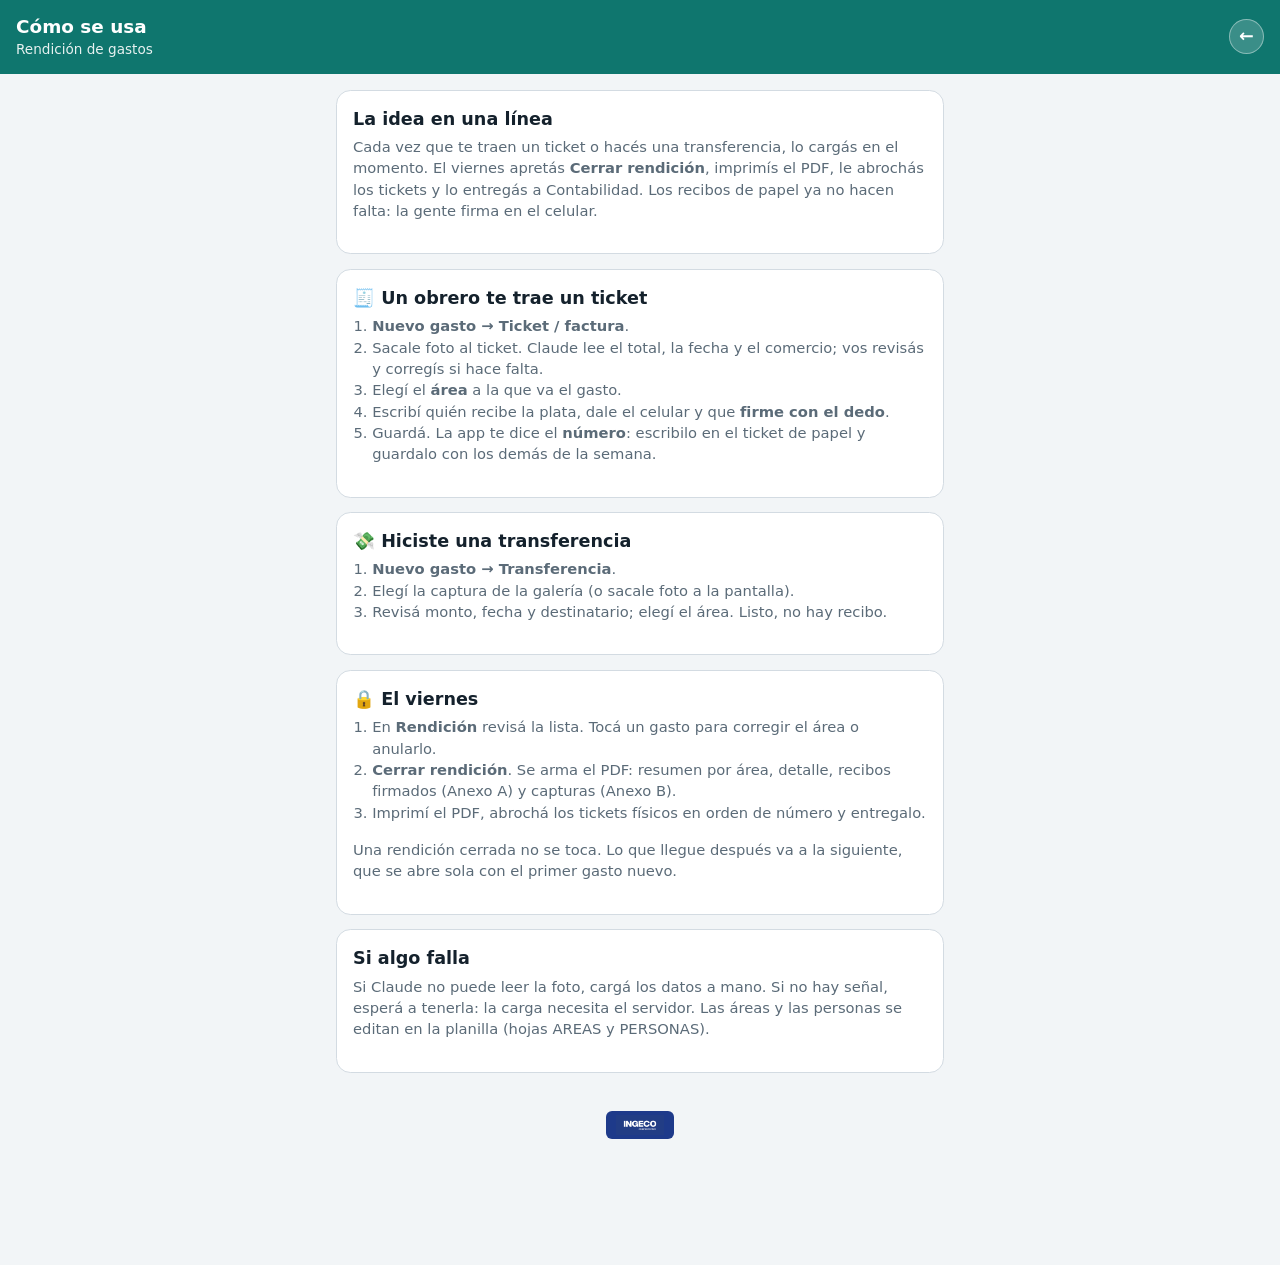
==== docs/ayuda.html @ b9519e5a "Rendición de gastos: backend Apps Script + PWA Co-Authored-By: Claude Fable 5.1 <noreply@anthropic.c" ====
<!DOCTYPE html>
<html lang="es-AR">
<head>
  <meta charset="utf-8">
  <meta name="viewport" content="width=device-width, initial-scale=1">
  <title>Cómo se usa — Rendiciones</title>
  <link rel="stylesheet" href="estilo.css?v=1">
</head>
<body>
  <header><div><div class="titulo">Cómo se usa</div><div class="sub">Rendición de gastos</div></div><a class="boton-ayuda" href="index.html" title="Volver">←</a></header>
  <main>
    <div class="tarjeta">
      <h2>La idea en una línea</h2>
      <p class="ayuda">Cada vez que te traen un ticket o hacés una transferencia, lo cargás en el momento. El viernes apretás <b>Cerrar rendición</b>, imprimís el PDF, le abrochás los tickets y lo entregás a Contabilidad. Los recibos de papel ya no hacen falta: la gente firma en el celular.</p>
    </div>
    <div class="tarjeta">
      <h2>🧾 Un obrero te trae un ticket</h2>
      <ol class="ayuda" style="padding-left:1.2rem">
        <li><b>Nuevo gasto → Ticket / factura</b>.</li>
        <li>Sacale foto al ticket. Claude lee el total, la fecha y el comercio; vos revisás y corregís si hace falta.</li>
        <li>Elegí el <b>área</b> a la que va el gasto.</li>
        <li>Escribí quién recibe la plata, dale el celular y que <b>firme con el dedo</b>.</li>
        <li>Guardá. La app te dice el <b>número</b>: escribilo en el ticket de papel y guardalo con los demás de la semana.</li>
      </ol>
    </div>
    <div class="tarjeta">
      <h2>💸 Hiciste una transferencia</h2>
      <ol class="ayuda" style="padding-left:1.2rem">
        <li><b>Nuevo gasto → Transferencia</b>.</li>
        <li>Elegí la captura de la galería (o sacale foto a la pantalla).</li>
        <li>Revisá monto, fecha y destinatario; elegí el área. Listo, no hay recibo.</li>
      </ol>
    </div>
    <div class="tarjeta">
      <h2>🔒 El viernes</h2>
      <ol class="ayuda" style="padding-left:1.2rem">
        <li>En <b>Rendición</b> revisá la lista. Tocá un gasto para corregir el área o anularlo.</li>
        <li><b>Cerrar rendición</b>. Se arma el PDF: resumen por área, detalle, recibos firmados (Anexo A) y capturas (Anexo B).</li>
        <li>Imprimí el PDF, abrochá los tickets físicos en orden de número y entregalo.</li>
      </ol>
      <p class="ayuda">Una rendición cerrada no se toca. Lo que llegue después va a la siguiente, que se abre sola con el primer gasto nuevo.</p>
    </div>
    <div class="tarjeta">
      <h2>Si algo falla</h2>
      <p class="ayuda">Si Claude no puede leer la foto, cargá los datos a mano. Si no hay señal, esperá a tenerla: la carga necesita el servidor. Las áreas y las personas se editan en la planilla (hojas AREAS y PERSONAS).</p>
    </div>
  </main>
  <footer><img src="logos/ingeco.png" alt="INGECO" onerror="this.style.display='none'"></footer>
</body>
</html>
---- docs/estilo.css ----
/*
 * Paleta pensada para daltonismo rojo-verde: nada de verde puro.
 * OK en teal, atención en ámbar, grave en bordó. Cada estado lleva además su ícono.
 * Tema claro fijo.
 */
:root {
  --fondo: #f2f5f7;
  --tarjeta: #ffffff;
  --texto: #14212c;
  --tenue: #5b6b78;
  --borde: #d3dbe2;
  --acento: #0f766e;
  --acento-suave: #d7efec;
  --alerta: #b45309;
  --alerta-suave: #fdf0dc;
  --grave: #9f1239;
  --grave-suave: #fde7ee;
  --azul: #1e3a8a;
}

* { box-sizing: border-box; -webkit-tap-highlight-color: transparent; }
html { color-scheme: light; }

body {
  margin: 0;
  background: var(--fondo);
  color: var(--texto);
  font: 16px/1.45 system-ui, -apple-system, "Segoe UI", sans-serif;
  padding-bottom: 6.5rem;
}

header {
  position: sticky; top: 0; z-index: 10;
  background: var(--acento); color: #fff;
  padding: 0.85rem 1rem;
  display: flex; align-items: center; justify-content: space-between; gap: 0.75rem;
}
header .titulo { font-weight: 700; font-size: 1.15rem; }
header .sub { font-size: 0.85rem; opacity: 0.9; }
.boton-ayuda {
  width: 2.2rem; height: 2.2rem; border-radius: 50%;
  display: grid; place-items: center;
  background: rgba(255,255,255,0.18); border: 1px solid rgba(255,255,255,0.4);
  color: #fff; text-decoration: none; font-weight: 700; font-size: 1.1rem;
}

main { padding: 1rem; max-width: 640px; margin: 0 auto; }
h2 { font-size: 1.1rem; margin: 0 0 0.25rem; }
h3 { font-size: 1rem; margin: 0 0 0.5rem; }
.ayuda { color: var(--tenue); font-size: 0.92rem; margin: 0 0 1rem; }
.aviso { background: var(--alerta-suave); border: 1px solid var(--alerta); color: var(--alerta); border-radius: 0.7rem; padding: 0.7rem 0.9rem; margin-bottom: 0.9rem; font-size: 0.95rem; }
.aviso.grave { background: var(--grave-suave); border-color: var(--grave); color: var(--grave); }
.aviso.ok { background: var(--acento-suave); border-color: var(--acento); color: var(--acento); }

.tarjeta {
  background: var(--tarjeta); border: 1px solid var(--borde);
  border-radius: 0.9rem; padding: 1rem; margin-bottom: 0.9rem;
}

button { font: inherit; cursor: pointer; }
button.principal {
  width: 100%; padding: 1.05rem; font-size: 1.05rem; font-weight: 700;
  border: 0; border-radius: 0.75rem; background: var(--acento); color: #fff;
}
button.principal[disabled] { background: #b6c2cb; }
button.secundaria {
  width: 100%; padding: 0.8rem; font-size: 0.95rem;
  border: 1px solid var(--borde); border-radius: 0.7rem; background: var(--tarjeta); color: var(--texto);
}
button.peligro { border-color: var(--grave); color: var(--grave); }
.fila-botones { display: grid; grid-template-columns: 1fr 1fr; gap: 0.6rem; margin-top: 0.6rem; }

.grande { display: grid; gap: 0.75rem; }
.grande button {
  padding: 1.4rem 1rem; font-size: 1.2rem; font-weight: 700; text-align: left;
  border: 2px solid var(--acento); border-radius: 1rem; background: var(--tarjeta); color: var(--acento);
  display: flex; align-items: center; gap: 0.9rem;
}
.grande button .ico { font-size: 1.8rem; }
.grande button small { display: block; font-weight: 400; font-size: 0.85rem; color: var(--tenue); }

/* ---- resumen ---- */
.kpi { display: grid; grid-template-columns: 1fr 1fr; gap: 0.6rem; margin-bottom: 0.9rem; }
.kpi div { background: var(--tarjeta); border: 1px solid var(--borde); border-radius: 0.8rem; padding: 0.7rem 0.9rem; }
.kpi .v { font-size: 1.5rem; font-weight: 800; color: var(--acento); }
.kpi .l { font-size: 0.8rem; color: var(--tenue); }
.areas { display: flex; flex-wrap: wrap; gap: 0.4rem; margin-bottom: 0.9rem; }
.chip { background: var(--acento-suave); color: var(--acento); border-radius: 1rem; padding: 0.25rem 0.7rem; font-size: 0.85rem; font-weight: 600; }

/* ---- lista de gastos ---- */
.gasto { display: flex; gap: 0.7rem; align-items: center; border-bottom: 1px solid var(--borde); padding: 0.7rem 0; }
.gasto:last-child { border-bottom: 0; }
.gasto .n { width: 2.2rem; height: 2.2rem; border-radius: 0.6rem; display: grid; place-items: center; font-weight: 800; flex: none; }
.gasto.ticket .n { background: var(--acento-suave); color: var(--acento); }
.gasto.transferencia .n { background: #e5e9f7; color: var(--azul); }
.gasto .cuerpo { flex: 1; min-width: 0; }
.gasto .t { font-weight: 600; white-space: nowrap; overflow: hidden; text-overflow: ellipsis; }
.gasto .d { font-size: 0.85rem; color: var(--tenue); }
.gasto .m { font-weight: 800; white-space: nowrap; }

/* ---- pasos ---- */
.pasos { display: flex; gap: 0.3rem; margin-bottom: 0.9rem; }
.pasos span { flex: 1; height: 0.4rem; border-radius: 0.2rem; background: var(--borde); }
.pasos span.hecho { background: var(--acento); }

input, textarea, select {
  width: 100%; padding: 0.85rem; font-size: 1.05rem;
  border: 1px solid var(--borde); border-radius: 0.6rem; background: var(--tarjeta); color: var(--texto);
  margin-bottom: 0.7rem;
}
label { display: block; font-size: 0.85rem; color: var(--tenue); margin-bottom: 0.25rem; font-weight: 600; }
input.monto { font-size: 1.6rem; font-weight: 800; text-align: right; }
.dudoso { border-color: var(--alerta); background: var(--alerta-suave); }

/* foto */
.foto-caja { border: 2px dashed var(--borde); border-radius: 0.9rem; padding: 1.2rem; text-align: center; color: var(--tenue); }
img.previa { width: 100%; max-height: 50vh; object-fit: contain; border-radius: 0.9rem; display: block; background: #000; }
input[type=file] { display: none; }

/* firma */
canvas.firma { width: 100%; height: 11rem; border: 2px solid var(--borde); border-radius: 0.8rem; background: #fff; touch-action: none; display: block; margin-bottom: 0.6rem; }
.recibo-previa { border: 1px solid var(--texto); border-radius: 0.5rem; padding: 0.9rem; margin-bottom: 0.9rem; font-size: 0.95rem; background: #fffdf5; }
.recibo-previa .monto { font-size: 1.3rem; font-weight: 800; }

/* opciones de área: botones grandes, no desplegable */
.opciones { display: grid; grid-template-columns: 1fr 1fr; gap: 0.6rem; margin-bottom: 0.7rem; }
.opciones button {
  padding: 0.9rem 0.5rem; font-size: 1rem; font-weight: 700;
  border: 2px solid var(--borde); border-radius: 0.7rem; background: var(--tarjeta); color: var(--tenue);
}
.opciones button.elegido { border-color: var(--acento); background: var(--acento-suave); color: var(--acento); }

.cargando { display: flex; align-items: center; gap: 0.6rem; color: var(--tenue); padding: 0.6rem 0; }
.cargando::before { content: ""; width: 1.1rem; height: 1.1rem; border: 3px solid var(--borde); border-top-color: var(--acento); border-radius: 50%; animation: gira 0.8s linear infinite; }
@keyframes gira { to { transform: rotate(360deg); } }

/* barra inferior */
.barra {
  position: fixed; bottom: 0; left: 0; right: 0; z-index: 10;
  display: grid; grid-template-columns: 1fr 1fr 1fr;
  background: var(--tarjeta); border-top: 1px solid var(--borde);
  padding-bottom: env(safe-area-inset-bottom);
}
.barra button { background: none; border: 0; padding: 0.55rem 0.2rem 0.5rem; font-size: 0.75rem; color: var(--tenue); font-weight: 600; }
.barra button .ico { display: block; font-size: 1.4rem; margin-bottom: 0.1rem; }
.barra button.activo { color: var(--acento); }

.toast {
  position: fixed; left: 50%; bottom: 5.2rem; transform: translateX(-50%);
  background: var(--texto); color: #fff; padding: 0.7rem 1.1rem; border-radius: 0.7rem;
  font-size: 0.95rem; z-index: 20; max-width: 90vw; text-align: center;
}
.toast.error { background: var(--grave); }

footer { text-align: center; padding: 0.5rem 0 1rem; }
footer img { height: 28px; background: var(--azul); padding: 4px 10px; border-radius: 6px; }

.historial-item { display: flex; justify-content: space-between; align-items: center; gap: 0.6rem; border-bottom: 1px solid var(--borde); padding: 0.75rem 0; }
.historial-item:last-child { border-bottom: 0; }
.historial-item a { color: var(--acento); font-weight: 700; text-decoration: none; white-space: nowrap; }
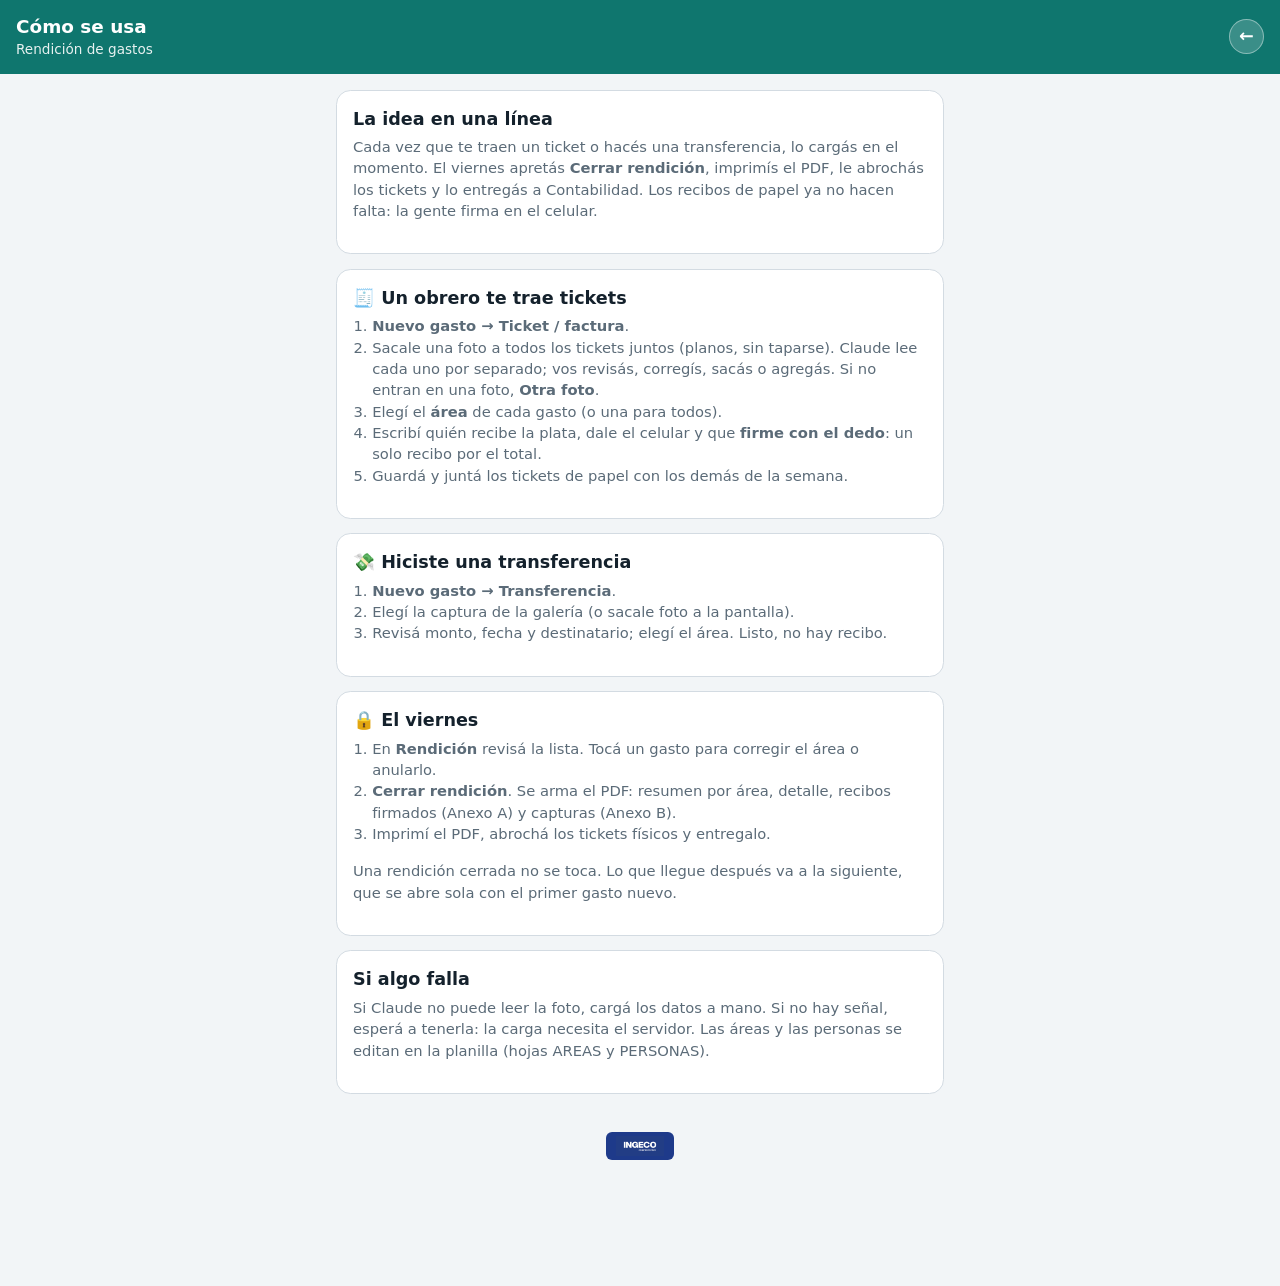
==== commit fa256f32: "Varios tickets por foto, un recibo por persona, sin numerar tickets Co-Authored-By: Claude Fable 5.1" ====
--- a/docs/ayuda.html
+++ b/docs/ayuda.html
@@ -4,7 +4,7 @@
   <meta charset="utf-8">
   <meta name="viewport" content="width=device-width, initial-scale=1">
   <title>Cómo se usa — Rendiciones</title>
-  <link rel="stylesheet" href="estilo.css?v=1">
+  <link rel="stylesheet" href="estilo.css?v=2">
 </head>
 <body>
   <header><div><div class="titulo">Cómo se usa</div><div class="sub">Rendición de gastos</div></div><a class="boton-ayuda" href="index.html" title="Volver">←</a></header>
@@ -14,13 +14,13 @@
       <p class="ayuda">Cada vez que te traen un ticket o hacés una transferencia, lo cargás en el momento. El viernes apretás <b>Cerrar rendición</b>, imprimís el PDF, le abrochás los tickets y lo entregás a Contabilidad. Los recibos de papel ya no hacen falta: la gente firma en el celular.</p>
     </div>
     <div class="tarjeta">
-      <h2>🧾 Un obrero te trae un ticket</h2>
+      <h2>🧾 Un obrero te trae tickets</h2>
       <ol class="ayuda" style="padding-left:1.2rem">
         <li><b>Nuevo gasto → Ticket / factura</b>.</li>
-        <li>Sacale foto al ticket. Claude lee el total, la fecha y el comercio; vos revisás y corregís si hace falta.</li>
-        <li>Elegí el <b>área</b> a la que va el gasto.</li>
-        <li>Escribí quién recibe la plata, dale el celular y que <b>firme con el dedo</b>.</li>
-        <li>Guardá. La app te dice el <b>número</b>: escribilo en el ticket de papel y guardalo con los demás de la semana.</li>
+        <li>Sacale una foto a todos los tickets juntos (planos, sin taparse). Claude lee cada uno por separado; vos revisás, corregís, sacás o agregás. Si no entran en una foto, <b>Otra foto</b>.</li>
+        <li>Elegí el <b>área</b> de cada gasto (o una para todos).</li>
+        <li>Escribí quién recibe la plata, dale el celular y que <b>firme con el dedo</b>: un solo recibo por el total.</li>
+        <li>Guardá y juntá los tickets de papel con los demás de la semana.</li>
       </ol>
     </div>
     <div class="tarjeta">
@@ -36,7 +36,7 @@
       <ol class="ayuda" style="padding-left:1.2rem">
         <li>En <b>Rendición</b> revisá la lista. Tocá un gasto para corregir el área o anularlo.</li>
         <li><b>Cerrar rendición</b>. Se arma el PDF: resumen por área, detalle, recibos firmados (Anexo A) y capturas (Anexo B).</li>
-        <li>Imprimí el PDF, abrochá los tickets físicos en orden de número y entregalo.</li>
+        <li>Imprimí el PDF, abrochá los tickets físicos y entregalo.</li>
       </ol>
       <p class="ayuda">Una rendición cerrada no se toca. Lo que llegue después va a la siguiente, que se abre sola con el primer gasto nuevo.</p>
     </div>
--- a/docs/estilo.css
+++ b/docs/estilo.css
@@ -158,3 +158,9 @@
 .historial-item { display: flex; justify-content: space-between; align-items: center; gap: 0.6rem; border-bottom: 1px solid var(--borde); padding: 0.75rem 0; }
 .historial-item:last-child { border-bottom: 0; }
 .historial-item a { color: var(--acento); font-weight: 700; text-decoration: none; white-space: nowrap; }
+
+/* ---- líneas de gasto (varios tickets por carga) ---- */
+.linea-gasto { border: 1px solid var(--borde); border-radius: 0.8rem; padding: 0.8rem; margin-bottom: 0.8rem; background: #fafcfd; }
+.linea-cab { display: flex; justify-content: space-between; align-items: center; margin-bottom: 0.5rem; }
+.linea-cab .quitar { background: none; border: 1px solid var(--grave); color: var(--grave); border-radius: 0.5rem; padding: 0.25rem 0.6rem; font-size: 0.85rem; }
+.gasto .n { font-size: 1.2rem; }
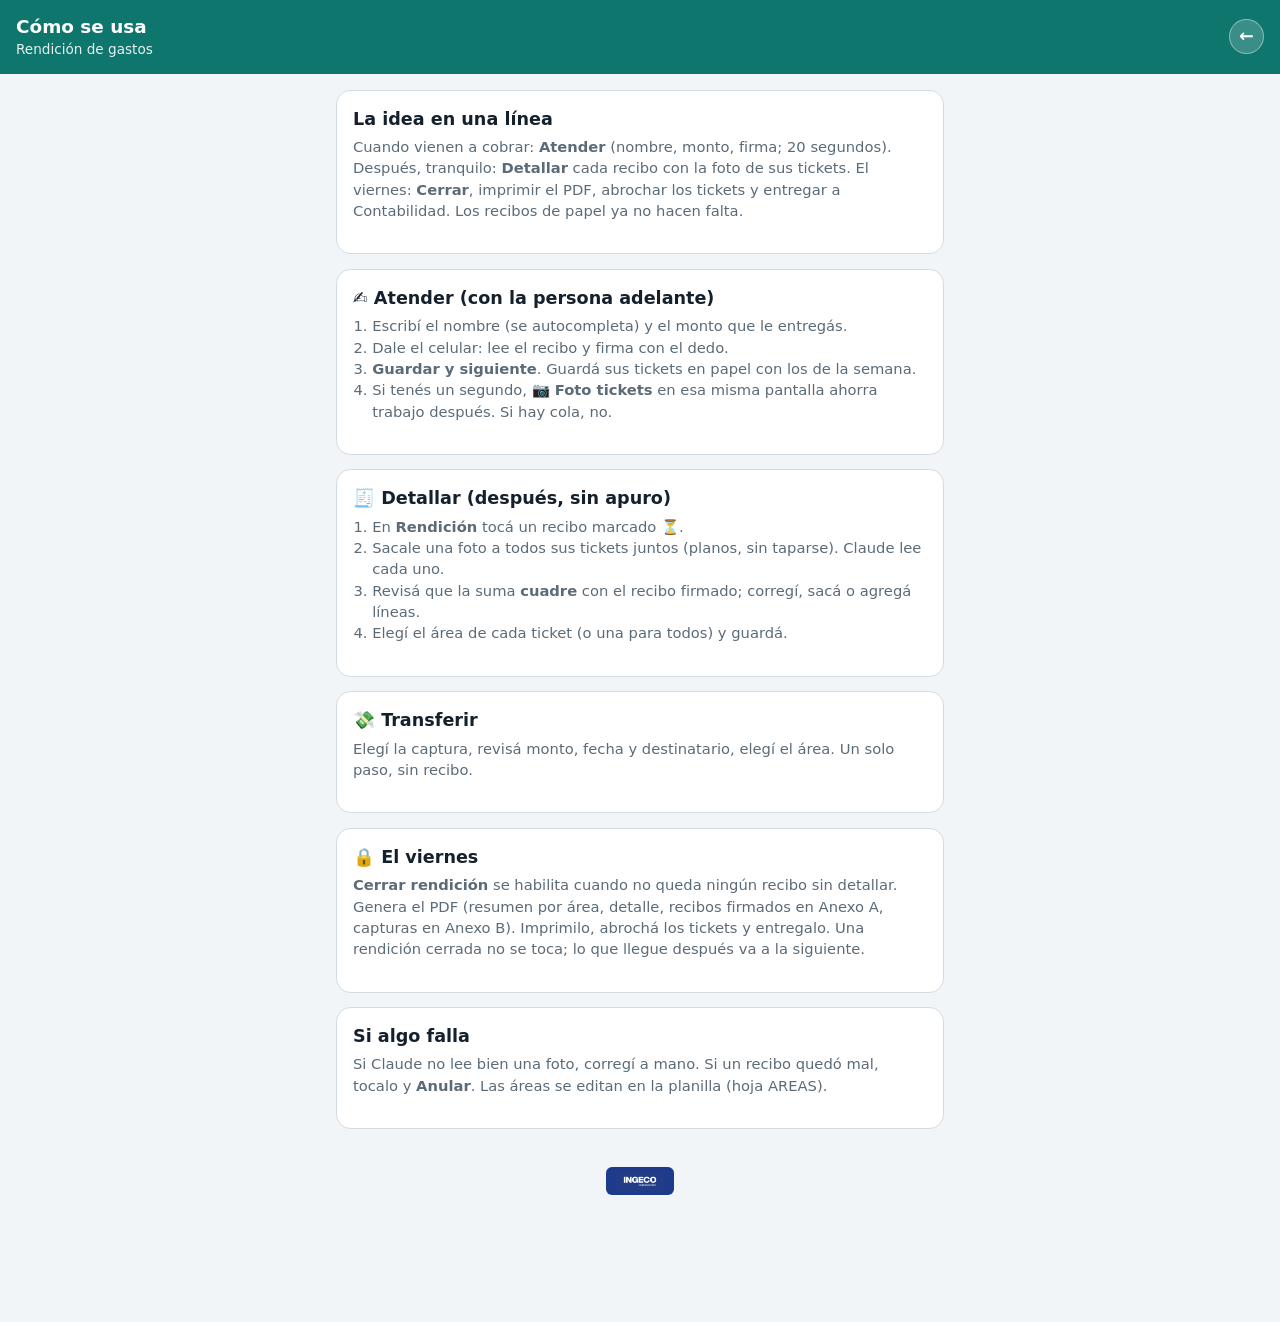
==== commit b1b85cab: "Flujo en dos tiempos: Atender (nombre, monto, firma) y Detallar después con foto de tickets Co-Autho" ====
--- a/docs/ayuda.html
+++ b/docs/ayuda.html
@@ -11,38 +11,37 @@
   <main>
     <div class="tarjeta">
       <h2>La idea en una línea</h2>
-      <p class="ayuda">Cada vez que te traen un ticket o hacés una transferencia, lo cargás en el momento. El viernes apretás <b>Cerrar rendición</b>, imprimís el PDF, le abrochás los tickets y lo entregás a Contabilidad. Los recibos de papel ya no hacen falta: la gente firma en el celular.</p>
+      <p class="ayuda">Cuando vienen a cobrar: <b>Atender</b> (nombre, monto, firma; 20 segundos). Después, tranquilo: <b>Detallar</b> cada recibo con la foto de sus tickets. El viernes: <b>Cerrar</b>, imprimir el PDF, abrochar los tickets y entregar a Contabilidad. Los recibos de papel ya no hacen falta.</p>
     </div>
     <div class="tarjeta">
-      <h2>🧾 Un obrero te trae tickets</h2>
+      <h2>✍️ Atender (con la persona adelante)</h2>
       <ol class="ayuda" style="padding-left:1.2rem">
-        <li><b>Nuevo gasto → Ticket / factura</b>.</li>
-        <li>Sacale una foto a todos los tickets juntos (planos, sin taparse). Claude lee cada uno por separado; vos revisás, corregís, sacás o agregás. Si no entran en una foto, <b>Otra foto</b>.</li>
-        <li>Elegí el <b>área</b> de cada gasto (o una para todos).</li>
-        <li>Escribí quién recibe la plata, dale el celular y que <b>firme con el dedo</b>: un solo recibo por el total.</li>
-        <li>Guardá y juntá los tickets de papel con los demás de la semana.</li>
+        <li>Escribí el nombre (se autocompleta) y el monto que le entregás.</li>
+        <li>Dale el celular: lee el recibo y firma con el dedo.</li>
+        <li><b>Guardar y siguiente</b>. Guardá sus tickets en papel con los de la semana.</li>
+        <li>Si tenés un segundo, <b>📷 Foto tickets</b> en esa misma pantalla ahorra trabajo después. Si hay cola, no.</li>
       </ol>
     </div>
     <div class="tarjeta">
-      <h2>💸 Hiciste una transferencia</h2>
+      <h2>🧾 Detallar (después, sin apuro)</h2>
       <ol class="ayuda" style="padding-left:1.2rem">
-        <li><b>Nuevo gasto → Transferencia</b>.</li>
-        <li>Elegí la captura de la galería (o sacale foto a la pantalla).</li>
-        <li>Revisá monto, fecha y destinatario; elegí el área. Listo, no hay recibo.</li>
+        <li>En <b>Rendición</b> tocá un recibo marcado ⏳.</li>
+        <li>Sacale una foto a todos sus tickets juntos (planos, sin taparse). Claude lee cada uno.</li>
+        <li>Revisá que la suma <b>cuadre</b> con el recibo firmado; corregí, sacá o agregá líneas.</li>
+        <li>Elegí el área de cada ticket (o una para todos) y guardá.</li>
       </ol>
     </div>
     <div class="tarjeta">
+      <h2>💸 Transferir</h2>
+      <p class="ayuda">Elegí la captura, revisá monto, fecha y destinatario, elegí el área. Un solo paso, sin recibo.</p>
+    </div>
+    <div class="tarjeta">
       <h2>🔒 El viernes</h2>
-      <ol class="ayuda" style="padding-left:1.2rem">
-        <li>En <b>Rendición</b> revisá la lista. Tocá un gasto para corregir el área o anularlo.</li>
-        <li><b>Cerrar rendición</b>. Se arma el PDF: resumen por área, detalle, recibos firmados (Anexo A) y capturas (Anexo B).</li>
-        <li>Imprimí el PDF, abrochá los tickets físicos y entregalo.</li>
-      </ol>
-      <p class="ayuda">Una rendición cerrada no se toca. Lo que llegue después va a la siguiente, que se abre sola con el primer gasto nuevo.</p>
+      <p class="ayuda"><b>Cerrar rendición</b> se habilita cuando no queda ningún recibo sin detallar. Genera el PDF (resumen por área, detalle, recibos firmados en Anexo A, capturas en Anexo B). Imprimilo, abrochá los tickets y entregalo. Una rendición cerrada no se toca; lo que llegue después va a la siguiente.</p>
     </div>
     <div class="tarjeta">
       <h2>Si algo falla</h2>
-      <p class="ayuda">Si Claude no puede leer la foto, cargá los datos a mano. Si no hay señal, esperá a tenerla: la carga necesita el servidor. Las áreas y las personas se editan en la planilla (hojas AREAS y PERSONAS).</p>
+      <p class="ayuda">Si Claude no lee bien una foto, corregí a mano. Si un recibo quedó mal, tocalo y <b>Anular</b>. Las áreas se editan en la planilla (hoja AREAS).</p>
     </div>
   </main>
   <footer><img src="logos/ingeco.png" alt="INGECO" onerror="this.style.display='none'"></footer>
--- a/docs/estilo.css
+++ b/docs/estilo.css
@@ -137,7 +137,7 @@
 /* barra inferior */
 .barra {
   position: fixed; bottom: 0; left: 0; right: 0; z-index: 10;
-  display: grid; grid-template-columns: 1fr 1fr 1fr;
+  display: grid; grid-template-columns: 1fr 1fr 1fr 1fr;
   background: var(--tarjeta); border-top: 1px solid var(--borde);
   padding-bottom: env(safe-area-inset-bottom);
 }
@@ -164,3 +164,14 @@
 .linea-cab { display: flex; justify-content: space-between; align-items: center; margin-bottom: 0.5rem; }
 .linea-cab .quitar { background: none; border: 1px solid var(--grave); color: var(--grave); border-radius: 0.5rem; padding: 0.25rem 0.6rem; font-size: 0.85rem; }
 .gasto .n { font-size: 1.2rem; }
+
+/* ---- flujo atender / detallar ---- */
+.barra button { position: relative; }
+.badge { position: absolute; top: .2rem; right: 18%; background: var(--alerta); color: #fff; border-radius: 1rem; padding: 0 .4rem; font-size: .7rem; line-height: 1.2rem; }
+.boton-foto { display: flex; align-items: center; justify-content: center; gap: .3rem; text-align: center; cursor: pointer; }
+.gasto.pendiente .n { background: var(--alerta-suave); color: var(--alerta); }
+.kpi .cuadra .v { color: var(--acento); }
+.kpi .no-cuadra { border-color: var(--alerta); background: var(--alerta-suave); }
+.kpi .no-cuadra .v, .kpi .no-cuadra .l { color: var(--alerta); }
+.dos-col { display: grid; grid-template-columns: 1fr 1fr; gap: .6rem; }
+.atender input.monto { font-size: 1.9rem; }
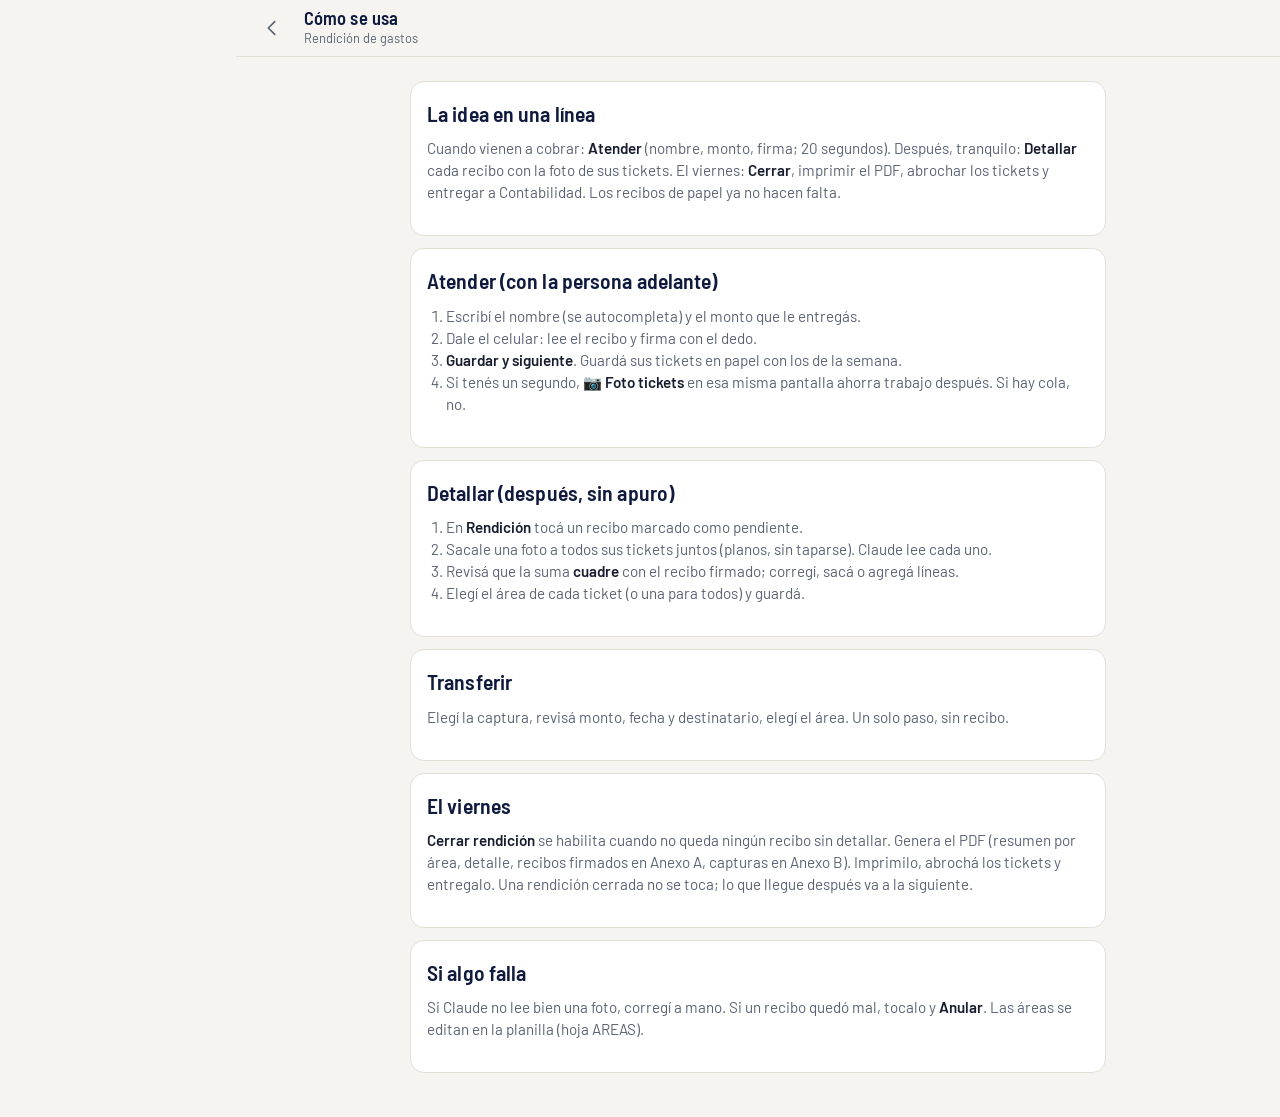
==== commit 1351a477: "UX con el lenguaje de diseño de la app INGECO (Barlow, hairlines, azul, íconos de trazo, hero) Co-Au" ====
--- a/docs/ayuda.html
+++ b/docs/ayuda.html
@@ -4,17 +4,20 @@
   <meta charset="utf-8">
   <meta name="viewport" content="width=device-width, initial-scale=1">
   <title>Cómo se usa — Rendiciones</title>
-  <link rel="stylesheet" href="estilo.css?v=2">
+  <link rel="stylesheet" href="estilo.css?v=4">
 </head>
-<body>
-  <header><div><div class="titulo">Cómo se usa</div><div class="sub">Rendición de gastos</div></div><a class="boton-ayuda" href="index.html" title="Volver">←</a></header>
+<body class="sin-nav">
+  <header class="barra">
+    <a class="icono" href="index.html" aria-label="Volver"><svg class="i" viewBox="0 0 24 24"><path d="M15 5l-7 7 7 7"/></svg></a>
+    <div class="barra-t"><h2>Cómo se usa</h2><div class="sub-barra">Rendición de gastos</div></div>
+  </header>
   <main>
     <div class="tarjeta">
       <h2>La idea en una línea</h2>
       <p class="ayuda">Cuando vienen a cobrar: <b>Atender</b> (nombre, monto, firma; 20 segundos). Después, tranquilo: <b>Detallar</b> cada recibo con la foto de sus tickets. El viernes: <b>Cerrar</b>, imprimir el PDF, abrochar los tickets y entregar a Contabilidad. Los recibos de papel ya no hacen falta.</p>
     </div>
     <div class="tarjeta">
-      <h2>✍️ Atender (con la persona adelante)</h2>
+      <h2>Atender (con la persona adelante)</h2>
       <ol class="ayuda" style="padding-left:1.2rem">
         <li>Escribí el nombre (se autocompleta) y el monto que le entregás.</li>
         <li>Dale el celular: lee el recibo y firma con el dedo.</li>
@@ -23,20 +26,20 @@
       </ol>
     </div>
     <div class="tarjeta">
-      <h2>🧾 Detallar (después, sin apuro)</h2>
+      <h2>Detallar (después, sin apuro)</h2>
       <ol class="ayuda" style="padding-left:1.2rem">
-        <li>En <b>Rendición</b> tocá un recibo marcado ⏳.</li>
+        <li>En <b>Rendición</b> tocá un recibo marcado como pendiente.</li>
         <li>Sacale una foto a todos sus tickets juntos (planos, sin taparse). Claude lee cada uno.</li>
         <li>Revisá que la suma <b>cuadre</b> con el recibo firmado; corregí, sacá o agregá líneas.</li>
         <li>Elegí el área de cada ticket (o una para todos) y guardá.</li>
       </ol>
     </div>
     <div class="tarjeta">
-      <h2>💸 Transferir</h2>
+      <h2>Transferir</h2>
       <p class="ayuda">Elegí la captura, revisá monto, fecha y destinatario, elegí el área. Un solo paso, sin recibo.</p>
     </div>
     <div class="tarjeta">
-      <h2>🔒 El viernes</h2>
+      <h2>El viernes</h2>
       <p class="ayuda"><b>Cerrar rendición</b> se habilita cuando no queda ningún recibo sin detallar. Genera el PDF (resumen por área, detalle, recibos firmados en Anexo A, capturas en Anexo B). Imprimilo, abrochá los tickets y entregalo. Una rendición cerrada no se toca; lo que llegue después va a la siguiente.</p>
     </div>
     <div class="tarjeta">
@@ -44,6 +47,6 @@
       <p class="ayuda">Si Claude no lee bien una foto, corregí a mano. Si un recibo quedó mal, tocalo y <b>Anular</b>. Las áreas se editan en la planilla (hoja AREAS).</p>
     </div>
   </main>
-  <footer><img src="logos/ingeco.png" alt="INGECO" onerror="this.style.display='none'"></footer>
+  
 </body>
 </html>
--- a/docs/estilo.css
+++ b/docs/estilo.css
@@ -1,177 +1,192 @@
-/*
- * Paleta pensada para daltonismo rojo-verde: nada de verde puro.
- * OK en teal, atención en ámbar, grave en bordó. Cada estado lleva además su ícono.
- * Tema claro fijo.
- */
+/* Rendición de gastos — mismo lenguaje que la app INGECO (shell v3, "papelería corporativa"):
+   superficies planas, hairlines, un solo acento azul, íconos de trazo, Barlow.
+   Paleta segura para daltonismo rojo-verde: azul / teal / ámbar / naranja oscuro. Solo modo claro. */
+
+@import url('https://fonts.googleapis.com/css2?family=Barlow:wght@400;500;600;700&family=Barlow+Semi+Condensed:wght@500;600;700&display=swap');
+
 :root {
-  --fondo: #f2f5f7;
-  --tarjeta: #ffffff;
-  --texto: #14212c;
-  --tenue: #5b6b78;
-  --borde: #d3dbe2;
-  --acento: #0f766e;
-  --acento-suave: #d7efec;
-  --alerta: #b45309;
-  --alerta-suave: #fdf0dc;
-  --grave: #9f1239;
-  --grave-suave: #fde7ee;
   --azul: #1e3a8a;
+  --azul-claro: #2b4fb3;
+  --azul-suave: #e6ecfb;
+  --tinta: #0f1a3d;
+  --teal: #0e8a7a;
+  --teal-suave: #dcf1ee;
+  --ambar: #d98f00;
+  --ambar-suave: #fff1cf;
+  --alerta: #b8410e;
+  --alerta-suave: #fbe6dc;
+  --fondo: #f5f4f0;
+  --fondo-2: #ebe9e3;
+  --superficie: #ffffff;
+  --texto: #171c2e;
+  --texto-2: #5b6274;
+  --texto-3: #8a90a0;
+  --linea: #e2dfd7;
+  --linea-fuerte: #c9c5bb;
+  --radio: 14px;
+  --radio-s: 10px;
+  --sombra-alta: 0 12px 32px rgba(23,28,46,.18);
+  --barra-h: 56px;
+  --nav-h: 62px;
+  --display: 'Barlow Semi Condensed', 'Barlow', system-ui, sans-serif;
+  --cuerpo: 'Barlow', system-ui, sans-serif;
 }
 
 * { box-sizing: border-box; -webkit-tap-highlight-color: transparent; }
 html { color-scheme: light; }
+html, body { margin: 0; min-height: 100%; }
+body { font: 16px/1.45 var(--cuerpo); color: var(--texto); background: var(--fondo); padding-top: env(safe-area-inset-top); -webkit-font-smoothing: antialiased; }
+[hidden] { display: none !important; }
+button { font: inherit; cursor: pointer; color: inherit; }
+button:focus:not(:focus-visible) { outline: none; }
+button, input, select, textarea { min-height: 46px; }
+input, select, textarea { font: inherit; width: 100%; padding: 10px 14px; border: 1px solid var(--linea-fuerte); border-radius: var(--radio-s); background: var(--superficie); color: var(--texto); margin-bottom: 12px; }
+input:focus, select:focus, textarea:focus { outline: 2px solid var(--azul-claro); outline-offset: 1px; border-color: var(--azul-claro); }
+input[type=file] { display: none; }
+input.monto { font-family: var(--display); font-size: 1.7rem; font-weight: 600; text-align: right; font-variant-numeric: tabular-nums; }
+input.dudoso { border-color: var(--ambar); background: var(--ambar-suave); }
+label { display: block; font-size: .78rem; color: var(--texto-2); margin-bottom: 5px; font-weight: 600; text-transform: uppercase; letter-spacing: .07em; }
+h1, h2, h3, h4 { margin: 0 0 .5rem; font-family: var(--display); letter-spacing: .005em; }
+h2 { font-size: 1.35rem; font-weight: 600; color: var(--tinta); }
+h3 { font-size: 1.15rem; font-weight: 600; }
+svg.i { width: 22px; height: 22px; fill: none; stroke: currentColor; stroke-width: 1.8; stroke-linecap: round; stroke-linejoin: round; flex: none; }
 
-body {
-  margin: 0;
-  background: var(--fondo);
-  color: var(--texto);
-  font: 16px/1.45 system-ui, -apple-system, "Segoe UI", sans-serif;
-  padding-bottom: 6.5rem;
-}
+main { padding: 12px 16px calc(var(--nav-h) + 24px + env(safe-area-inset-bottom)); max-width: 720px; margin: 0 auto; }
+body.sin-nav main { padding-bottom: 32px; }
+.ayuda { color: var(--texto-2); margin: 0 0 1rem; font-size: .95rem; }
+.ayuda b { color: var(--texto); font-weight: 600; }
 
-header {
-  position: sticky; top: 0; z-index: 10;
-  background: var(--acento); color: #fff;
-  padding: 0.85rem 1rem;
-  display: flex; align-items: center; justify-content: space-between; gap: 0.75rem;
-}
-header .titulo { font-weight: 700; font-size: 1.15rem; }
-header .sub { font-size: 0.85rem; opacity: 0.9; }
-.boton-ayuda {
-  width: 2.2rem; height: 2.2rem; border-radius: 50%;
-  display: grid; place-items: center;
-  background: rgba(255,255,255,0.18); border: 1px solid rgba(255,255,255,0.4);
-  color: #fff; text-decoration: none; font-weight: 700; font-size: 1.1rem;
-}
+/* ── Barra superior ── */
+.barra { position: sticky; top: 0; z-index: 10; min-height: var(--barra-h); background: color-mix(in srgb, var(--fondo) 88%, transparent); backdrop-filter: blur(12px); -webkit-backdrop-filter: blur(12px); display: flex; align-items: center; padding: 6px 8px 6px 14px; gap: 10px; border-bottom: 1px solid var(--linea); }
+.barra-logo { height: 18px; width: auto; flex: none; }
+.barra-t { flex: 1; min-width: 0; }
+.barra h2 { font-size: 1.15rem; margin: 0; line-height: 1.15; white-space: nowrap; overflow: hidden; text-overflow: ellipsis; }
+.sub-barra { font-size: .8rem; color: var(--texto-2); white-space: nowrap; overflow: hidden; text-overflow: ellipsis; font-variant-numeric: tabular-nums; }
+.icono { background: transparent; border: none; color: var(--texto-2); width: 44px; height: 44px; min-height: 44px; padding: 0; display: inline-flex; align-items: center; justify-content: center; border-radius: 50%; text-decoration: none; flex: none; }
+.icono:active { background: var(--fondo-2); }
 
-main { padding: 1rem; max-width: 640px; margin: 0 auto; }
-h2 { font-size: 1.1rem; margin: 0 0 0.25rem; }
-h3 { font-size: 1rem; margin: 0 0 0.5rem; }
-.ayuda { color: var(--tenue); font-size: 0.92rem; margin: 0 0 1rem; }
-.aviso { background: var(--alerta-suave); border: 1px solid var(--alerta); color: var(--alerta); border-radius: 0.7rem; padding: 0.7rem 0.9rem; margin-bottom: 0.9rem; font-size: 0.95rem; }
-.aviso.grave { background: var(--grave-suave); border-color: var(--grave); color: var(--grave); }
-.aviso.ok { background: var(--acento-suave); border-color: var(--acento); color: var(--acento); }
+/* ── Barra inferior ── */
+.nav { position: fixed; left: 0; right: 0; bottom: 0; z-index: 20; height: calc(var(--nav-h) + env(safe-area-inset-bottom)); padding-bottom: env(safe-area-inset-bottom); background: color-mix(in srgb, var(--superficie) 92%, transparent); backdrop-filter: blur(12px); -webkit-backdrop-filter: blur(12px); border-top: 1px solid var(--linea); display: flex; justify-content: center; }
+.nav button { flex: 1; max-width: 120px; background: none; border: none; display: flex; flex-direction: column; align-items: center; justify-content: center; gap: 3px; color: var(--texto-3); font-size: .7rem; font-weight: 600; letter-spacing: .02em; position: relative; min-height: var(--nav-h); }
+.nav button .i { width: 24px; height: 24px; }
+.nav button.activo { color: var(--azul); }
+.nav button.activo .i { stroke-width: 2.2; }
+.badge { position: absolute; top: 7px; right: calc(50% - 24px); background: var(--ambar); color: var(--tinta); font-size: .68rem; font-weight: 700; min-width: 18px; height: 18px; line-height: 18px; border-radius: 9px; padding: 0 5px; font-family: var(--display); text-align: center; }
 
-.tarjeta {
-  background: var(--tarjeta); border: 1px solid var(--borde);
-  border-radius: 0.9rem; padding: 1rem; margin-bottom: 0.9rem;
-}
+/* ── Botones ── */
+button.principal, button.secundaria, .boton-foto { border: 1px solid transparent; border-radius: var(--radio-s); padding: 0 18px; font-weight: 600; font-size: 1rem; letter-spacing: .005em; display: inline-flex; align-items: center; justify-content: center; gap: 8px; width: 100%; min-height: 50px; }
+button.principal { background: var(--azul); color: #fff; }
+button.principal[disabled] { background: var(--linea-fuerte); color: var(--superficie); cursor: default; }
+button.secundaria, .boton-foto { background: var(--superficie); color: var(--azul); border-color: var(--linea-fuerte); min-height: 46px; cursor: pointer; }
+button.peligro { color: var(--alerta); }
+button.principal:active, button.secundaria:active { opacity: .85; }
+.fila-botones { display: grid; grid-template-columns: 1fr 1fr; gap: 8px; margin-top: 8px; }
 
-button { font: inherit; cursor: pointer; }
-button.principal {
-  width: 100%; padding: 1.05rem; font-size: 1.05rem; font-weight: 700;
-  border: 0; border-radius: 0.75rem; background: var(--acento); color: #fff;
-}
-button.principal[disabled] { background: #b6c2cb; }
-button.secundaria {
-  width: 100%; padding: 0.8rem; font-size: 0.95rem;
-  border: 1px solid var(--borde); border-radius: 0.7rem; background: var(--tarjeta); color: var(--texto);
-}
-button.peligro { border-color: var(--grave); color: var(--grave); }
-.fila-botones { display: grid; grid-template-columns: 1fr 1fr; gap: 0.6rem; margin-top: 0.6rem; }
+/* ── Tarjetas y listas ── */
+.tarjeta { background: var(--superficie); border: 1px solid var(--linea); border-radius: var(--radio); padding: 16px; margin-bottom: 12px; animation: entrar .25s ease-out; }
+@keyframes entrar { from { opacity: 0; transform: translateY(4px); } to { opacity: 1; transform: none; } }
+.aviso { border-radius: var(--radio-s); padding: 11px 14px; margin-bottom: 12px; font-size: .95rem; background: var(--ambar-suave); color: var(--texto); }
+.aviso.grave { background: var(--alerta-suave); color: var(--alerta); }
+.aviso.ok { background: var(--teal-suave); color: var(--teal); font-weight: 600; }
 
-.grande { display: grid; gap: 0.75rem; }
-.grande button {
-  padding: 1.4rem 1rem; font-size: 1.2rem; font-weight: 700; text-align: left;
-  border: 2px solid var(--acento); border-radius: 1rem; background: var(--tarjeta); color: var(--acento);
-  display: flex; align-items: center; gap: 0.9rem;
-}
-.grande button .ico { font-size: 1.8rem; }
-.grande button small { display: block; font-weight: 400; font-size: 0.85rem; color: var(--tenue); }
-
-/* ---- resumen ---- */
-.kpi { display: grid; grid-template-columns: 1fr 1fr; gap: 0.6rem; margin-bottom: 0.9rem; }
-.kpi div { background: var(--tarjeta); border: 1px solid var(--borde); border-radius: 0.8rem; padding: 0.7rem 0.9rem; }
-.kpi .v { font-size: 1.5rem; font-weight: 800; color: var(--acento); }
-.kpi .l { font-size: 0.8rem; color: var(--tenue); }
-.areas { display: flex; flex-wrap: wrap; gap: 0.4rem; margin-bottom: 0.9rem; }
-.chip { background: var(--acento-suave); color: var(--acento); border-radius: 1rem; padding: 0.25rem 0.7rem; font-size: 0.85rem; font-weight: 600; }
-
-/* ---- lista de gastos ---- */
-.gasto { display: flex; gap: 0.7rem; align-items: center; border-bottom: 1px solid var(--borde); padding: 0.7rem 0; }
+.seccion-t { font-family: var(--display); font-size: .78rem; text-transform: uppercase; letter-spacing: .1em; color: var(--texto-2); font-weight: 600; margin: 20px 2px 8px; display: flex; align-items: center; gap: 8px; }
+.seccion-t::after { content: ''; flex: 1; height: 1px; background: var(--linea); }
+.lista { background: var(--superficie); border: 1px solid var(--linea); border-radius: var(--radio); overflow: hidden; margin-bottom: 12px; }
+.gasto { display: flex; gap: 12px; align-items: center; border-bottom: 1px solid var(--linea); padding: 12px 14px; cursor: pointer; }
 .gasto:last-child { border-bottom: 0; }
-.gasto .n { width: 2.2rem; height: 2.2rem; border-radius: 0.6rem; display: grid; place-items: center; font-weight: 800; flex: none; }
-.gasto.ticket .n { background: var(--acento-suave); color: var(--acento); }
-.gasto.transferencia .n { background: #e5e9f7; color: var(--azul); }
+.gasto:active { background: var(--fondo); }
+.gasto .n { width: 40px; height: 40px; border-radius: 12px; display: grid; place-items: center; flex: none; color: #fff; background: var(--azul); }
+.gasto .n .i { width: 22px; height: 22px; }
+.gasto.transferencia .n { background: var(--teal); }
+.gasto.pendiente .n { background: var(--ambar-suave); color: #8a5a00; }
 .gasto .cuerpo { flex: 1; min-width: 0; }
 .gasto .t { font-weight: 600; white-space: nowrap; overflow: hidden; text-overflow: ellipsis; }
-.gasto .d { font-size: 0.85rem; color: var(--tenue); }
-.gasto .m { font-weight: 800; white-space: nowrap; }
+.gasto .d { font-size: .85rem; color: var(--texto-2); white-space: nowrap; overflow: hidden; text-overflow: ellipsis; }
+.gasto .m { font-family: var(--display); font-weight: 600; font-size: 1.1rem; white-space: nowrap; font-variant-numeric: tabular-nums; color: var(--tinta); }
 
-/* ---- pasos ---- */
-.pasos { display: flex; gap: 0.3rem; margin-bottom: 0.9rem; }
-.pasos span { flex: 1; height: 0.4rem; border-radius: 0.2rem; background: var(--borde); }
-.pasos span.hecho { background: var(--acento); }
+/* ── Hero (resumen de la rendición) ── */
+.hero { position: relative; overflow: hidden; border-radius: 22px; padding: 18px 18px 16px; color: #fff; margin: 4px 0 14px;
+  background: #0f1a3d;
+  background-image: radial-gradient(420px 260px at 100% 0%, rgba(43,79,179,.95) 0%, rgba(43,79,179,0) 60%), radial-gradient(360px 240px at 0% 100%, rgba(14,138,122,.55) 0%, rgba(14,138,122,0) 60%);
+  box-shadow: 0 18px 40px -18px rgba(15,26,61,.6); }
+.hero::after { content: ''; position: absolute; inset: 0; background-image: repeating-linear-gradient(135deg, rgba(255,255,255,.035) 0 1px, transparent 1px 12px); pointer-events: none; }
+.hero > * { position: relative; z-index: 1; }
+.hero .eti { color: rgba(255,255,255,.65); font-size: .82rem; text-transform: uppercase; letter-spacing: .08em; font-weight: 600; font-family: var(--display); }
+.hero .total { font-family: var(--display); font-size: 2.4rem; font-weight: 600; line-height: 1.05; margin: 2px 0 12px; font-variant-numeric: tabular-nums; }
+.hero .hoy { display: flex; align-items: center; gap: 14px; background: rgba(255,255,255,.08); border: 1px solid rgba(255,255,255,.12); border-radius: 16px; padding: 10px 14px; }
+.hero .hoy .n { font-family: var(--display); font-size: 2.2rem; font-weight: 600; line-height: 1; min-width: 40px; text-align: center; }
+.hero .hoy .n .i { width: 28px; height: 28px; color: #5fd3c2; stroke-width: 2.4; }
+.hero .hoy .t { display: flex; flex-direction: column; min-width: 0; }
+.hero .hoy .t b { font-weight: 600; font-size: 1rem; }
+.hero .hoy .t span { color: rgba(255,255,255,.7); font-size: .86rem; }
+.hero .hoy.pend .n { color: #ffd166; }
+.areas { display: flex; flex-wrap: wrap; gap: 6px; margin: 0 0 14px; }
+.chip { display: inline-block; background: var(--superficie); border: 1px solid var(--linea); border-radius: 999px; padding: 4px 12px; font-size: .85rem; font-weight: 500; color: var(--texto-2); font-variant-numeric: tabular-nums; }
+.chip b { color: var(--tinta); font-weight: 600; }
 
-input, textarea, select {
-  width: 100%; padding: 0.85rem; font-size: 1.05rem;
-  border: 1px solid var(--borde); border-radius: 0.6rem; background: var(--tarjeta); color: var(--texto);
-  margin-bottom: 0.7rem;
+/* ── KPI (detallar: total firmado vs suma) ── */
+.kpi { display: grid; grid-template-columns: 1fr 1fr; gap: 8px; margin-bottom: 12px; }
+.kpi > div { background: var(--fondo); border: 1px solid var(--linea); border-radius: var(--radio-s); padding: 10px 12px; }
+.kpi .v { font-family: var(--display); font-size: 1.45rem; font-weight: 600; color: var(--tinta); white-space: nowrap; font-variant-numeric: tabular-nums; }
+.kpi .l { font-size: .78rem; color: var(--texto-2); }
+.kpi .cuadra { background: var(--teal-suave); border-color: transparent; }
+.kpi .cuadra .v, .kpi .cuadra .l { color: var(--teal); }
+.kpi .no-cuadra { background: var(--ambar-suave); border-color: transparent; }
+.kpi .no-cuadra .v, .kpi .no-cuadra .l { color: #8a5a00; }
+
+/* ── Pasos ── */
+.pasos { display: flex; gap: 4px; margin: 0 0 14px; }
+.pasos span { flex: 1; height: 4px; border-radius: 2px; background: var(--linea); }
+.pasos span.hecho { background: var(--azul); }
+
+/* ── Líneas de gasto ── */
+.linea-gasto { border: 1px solid var(--linea); border-radius: var(--radio-s); padding: 12px 12px 2px; margin-bottom: 10px; background: var(--fondo); }
+.linea-cab { display: flex; justify-content: space-between; align-items: center; margin-bottom: 8px; font-family: var(--display); font-size: 1.02rem; }
+.linea-cab span { font-variant-numeric: tabular-nums; font-weight: 600; color: var(--tinta); }
+.linea-cab .quitar { background: none; border: 1px solid var(--linea-fuerte); color: var(--alerta); border-radius: 999px; padding: 0 12px; min-height: 32px; font-size: .85rem; font-weight: 600; }
+.dos-col { display: grid; grid-template-columns: 1fr 1fr; gap: 10px; }
+
+/* ── Opciones (áreas): chips tipo píldora como en la app ── */
+.opciones { display: flex; flex-wrap: wrap; gap: 6px; margin-bottom: 12px; }
+.opciones button { background: var(--superficie); border: 1px solid var(--linea-fuerte); border-radius: 999px; padding: 0 14px; min-height: 38px; font-weight: 500; font-size: .92rem; color: var(--texto-2); }
+.opciones button.elegido { background: var(--tinta); color: var(--fondo); border-color: var(--tinta); }
+
+/* ── Foto ── */
+.foto-caja { display: flex; align-items: center; justify-content: center; gap: 10px; border: 1px dashed var(--linea-fuerte); border-radius: var(--radio); padding: 20px; text-align: center; color: var(--azul); font-weight: 600; background: var(--superficie); cursor: pointer; min-height: 72px; text-transform: none; letter-spacing: 0; font-size: 1rem; margin: 0; }
+.foto-caja:active { background: var(--fondo-2); }
+img.previa { width: 100%; max-height: 46vh; object-fit: contain; border-radius: var(--radio-s); display: block; background: var(--tinta); }
+.miniaturas { display: flex; gap: 6px; overflow-x: auto; margin-bottom: 12px; scrollbar-width: none; }
+.miniaturas img { height: 72px; border-radius: 8px; border: 1px solid var(--linea); }
+
+/* ── Firma y recibo ── */
+canvas.firma { width: 100%; height: 11rem; border: 1px solid var(--linea-fuerte); border-radius: var(--radio-s); touch-action: none; display: block; margin-bottom: 8px;
+  background: var(--superficie) linear-gradient(var(--linea) 1px, transparent 1px) 0 1.6rem / 100% 2.2rem; }
+.recibo-previa { border: 1px solid var(--linea-fuerte); border-radius: var(--radio-s); padding: 12px 14px; margin-bottom: 14px; font-size: .95rem; background: #fffdf7; line-height: 1.5; }
+.recibo-previa .monto { font-family: var(--display); font-size: 1.3rem; font-weight: 600; color: var(--tinta); font-variant-numeric: tabular-nums; }
+.atender input.monto { font-size: 2rem; }
+
+/* ── Estado de carga / toast ── */
+.cargando { display: flex; align-items: center; gap: 12px; color: var(--texto-2); padding: 8px 0; }
+.cargando::before { content: ""; width: 22px; height: 22px; border: 3px solid var(--linea); border-top-color: var(--azul); border-radius: 50%; animation: girar .8s linear infinite; flex: none; }
+@keyframes girar { to { transform: rotate(360deg); } }
+.toast { position: fixed; left: 50%; bottom: calc(var(--nav-h) + 16px + env(safe-area-inset-bottom)); transform: translateX(-50%); background: var(--tinta); color: var(--fondo); padding: 11px 18px; border-radius: var(--radio-s); z-index: 60; max-width: 90vw; text-align: center; box-shadow: var(--sombra-alta); font-weight: 500; animation: subir .2s ease-out; }
+.toast.error { background: var(--alerta); color: #fff; }
+@keyframes subir { from { transform: translate(-50%, 40px); opacity: 0 } }
+
+.historial-item { display: flex; justify-content: space-between; align-items: center; gap: 12px; border-bottom: 1px solid var(--linea); padding: 12px 14px; }
+.historial-item:last-child { border-bottom: 0; }
+.historial-item a { color: var(--azul-claro); font-weight: 600; text-decoration: none; white-space: nowrap; display: inline-flex; align-items: center; gap: 6px; }
+
+@media (prefers-reduced-motion: reduce) { *, ::before, ::after { animation: none !important; transition: none !important; } }
+
+/* ── Escritorio ── */
+@media (min-width: 900px) {
+  :root { --nav-w: 236px; }
+  body { padding-left: var(--nav-w); }
+  .nav { top: 0; bottom: 0; left: 0; right: auto; width: var(--nav-w); height: auto; flex-direction: column; justify-content: flex-start; align-items: stretch; padding: 22px 14px; gap: 4px; border-top: none; border-right: 1px solid var(--linea); background: var(--superficie); backdrop-filter: none; }
+  .nav button { flex: none; max-width: none; flex-direction: row; justify-content: flex-start; gap: 12px; min-height: 46px; padding: 0 12px; border-radius: 10px; font-size: .95rem; font-weight: 500; color: var(--texto-2); }
+  .nav button.activo { background: var(--azul-suave); color: var(--azul); }
+  .nav .badge { position: static; margin-left: auto; }
+  main { max-width: 760px; padding: 24px 32px 48px; }
+  .toast { left: calc(50% + var(--nav-w) / 2); bottom: 28px; }
 }
-label { display: block; font-size: 0.85rem; color: var(--tenue); margin-bottom: 0.25rem; font-weight: 600; }
-input.monto { font-size: 1.6rem; font-weight: 800; text-align: right; }
-.dudoso { border-color: var(--alerta); background: var(--alerta-suave); }
-
-/* foto */
-.foto-caja { border: 2px dashed var(--borde); border-radius: 0.9rem; padding: 1.2rem; text-align: center; color: var(--tenue); }
-img.previa { width: 100%; max-height: 50vh; object-fit: contain; border-radius: 0.9rem; display: block; background: #000; }
-input[type=file] { display: none; }
-
-/* firma */
-canvas.firma { width: 100%; height: 11rem; border: 2px solid var(--borde); border-radius: 0.8rem; background: #fff; touch-action: none; display: block; margin-bottom: 0.6rem; }
-.recibo-previa { border: 1px solid var(--texto); border-radius: 0.5rem; padding: 0.9rem; margin-bottom: 0.9rem; font-size: 0.95rem; background: #fffdf5; }
-.recibo-previa .monto { font-size: 1.3rem; font-weight: 800; }
-
-/* opciones de área: botones grandes, no desplegable */
-.opciones { display: grid; grid-template-columns: 1fr 1fr; gap: 0.6rem; margin-bottom: 0.7rem; }
-.opciones button {
-  padding: 0.9rem 0.5rem; font-size: 1rem; font-weight: 700;
-  border: 2px solid var(--borde); border-radius: 0.7rem; background: var(--tarjeta); color: var(--tenue);
-}
-.opciones button.elegido { border-color: var(--acento); background: var(--acento-suave); color: var(--acento); }
-
-.cargando { display: flex; align-items: center; gap: 0.6rem; color: var(--tenue); padding: 0.6rem 0; }
-.cargando::before { content: ""; width: 1.1rem; height: 1.1rem; border: 3px solid var(--borde); border-top-color: var(--acento); border-radius: 50%; animation: gira 0.8s linear infinite; }
-@keyframes gira { to { transform: rotate(360deg); } }
-
-/* barra inferior */
-.barra {
-  position: fixed; bottom: 0; left: 0; right: 0; z-index: 10;
-  display: grid; grid-template-columns: 1fr 1fr 1fr 1fr;
-  background: var(--tarjeta); border-top: 1px solid var(--borde);
-  padding-bottom: env(safe-area-inset-bottom);
-}
-.barra button { background: none; border: 0; padding: 0.55rem 0.2rem 0.5rem; font-size: 0.75rem; color: var(--tenue); font-weight: 600; }
-.barra button .ico { display: block; font-size: 1.4rem; margin-bottom: 0.1rem; }
-.barra button.activo { color: var(--acento); }
-
-.toast {
-  position: fixed; left: 50%; bottom: 5.2rem; transform: translateX(-50%);
-  background: var(--texto); color: #fff; padding: 0.7rem 1.1rem; border-radius: 0.7rem;
-  font-size: 0.95rem; z-index: 20; max-width: 90vw; text-align: center;
-}
-.toast.error { background: var(--grave); }
-
-footer { text-align: center; padding: 0.5rem 0 1rem; }
-footer img { height: 28px; background: var(--azul); padding: 4px 10px; border-radius: 6px; }
-
-.historial-item { display: flex; justify-content: space-between; align-items: center; gap: 0.6rem; border-bottom: 1px solid var(--borde); padding: 0.75rem 0; }
-.historial-item:last-child { border-bottom: 0; }
-.historial-item a { color: var(--acento); font-weight: 700; text-decoration: none; white-space: nowrap; }
-
-/* ---- líneas de gasto (varios tickets por carga) ---- */
-.linea-gasto { border: 1px solid var(--borde); border-radius: 0.8rem; padding: 0.8rem; margin-bottom: 0.8rem; background: #fafcfd; }
-.linea-cab { display: flex; justify-content: space-between; align-items: center; margin-bottom: 0.5rem; }
-.linea-cab .quitar { background: none; border: 1px solid var(--grave); color: var(--grave); border-radius: 0.5rem; padding: 0.25rem 0.6rem; font-size: 0.85rem; }
-.gasto .n { font-size: 1.2rem; }
-
-/* ---- flujo atender / detallar ---- */
-.barra button { position: relative; }
-.badge { position: absolute; top: .2rem; right: 18%; background: var(--alerta); color: #fff; border-radius: 1rem; padding: 0 .4rem; font-size: .7rem; line-height: 1.2rem; }
-.boton-foto { display: flex; align-items: center; justify-content: center; gap: .3rem; text-align: center; cursor: pointer; }
-.gasto.pendiente .n { background: var(--alerta-suave); color: var(--alerta); }
-.kpi .cuadra .v { color: var(--acento); }
-.kpi .no-cuadra { border-color: var(--alerta); background: var(--alerta-suave); }
-.kpi .no-cuadra .v, .kpi .no-cuadra .l { color: var(--alerta); }
-.dos-col { display: grid; grid-template-columns: 1fr 1fr; gap: .6rem; }
-.atender input.monto { font-size: 1.9rem; }
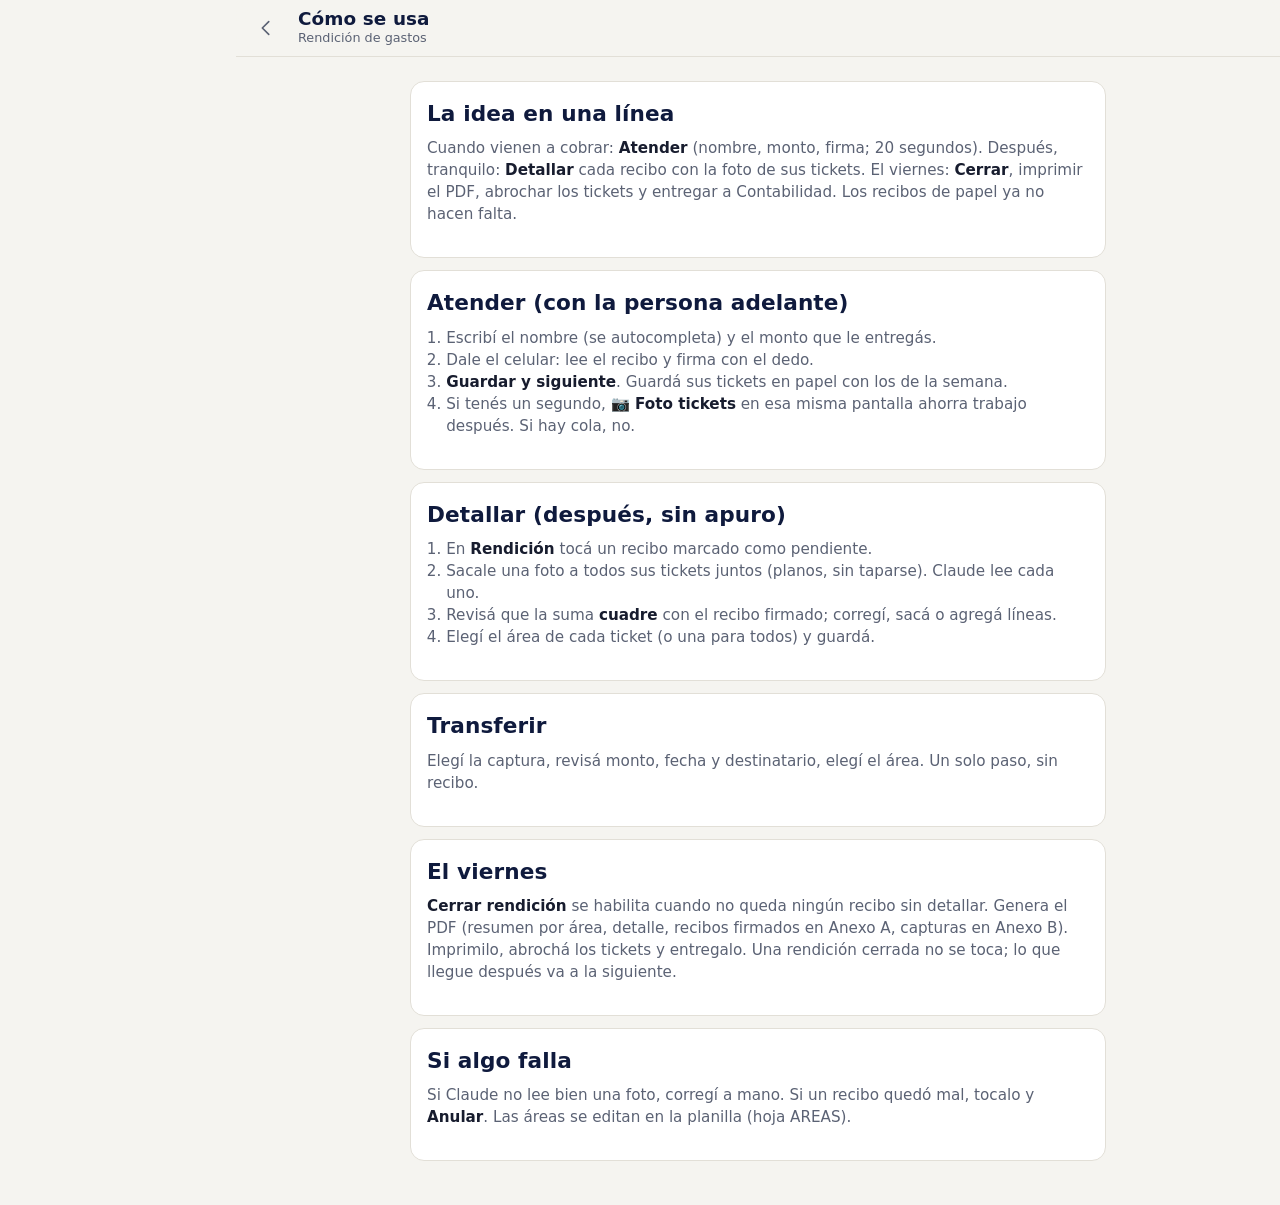
==== commit 1cd67c4e: "Rendiciones: carga el estilo común de la App INGECO (ingeco.css), flecha de volver y la barra inferi" ====
--- a/docs/ayuda.html
+++ b/docs/ayuda.html
@@ -4,7 +4,12 @@
   <meta charset="utf-8">
   <meta name="viewport" content="width=device-width, initial-scale=1">
   <title>Cómo se usa — Rendiciones</title>
-  <link rel="stylesheet" href="estilo.css?v=4">
+  <meta name="theme-color" content="#f5f4f0">
+  <style>:root{--azul:#1e3a8a;--azul-claro:#2b4fb3;--azul-suave:#e6ecfb;--tinta:#0f1a3d;--teal:#0e8a7a;--teal-suave:#dcf1ee;--ambar:#d98f00;--ambar-suave:#fff1cf;--ambar-texto:#8a5a00;--alerta:#b8410e;--alerta-suave:#fbe6dc;--fondo:#f5f4f0;--fondo-2:#ebe9e3;--superficie:#fff;--texto:#171c2e;--texto-2:#5b6274;--texto-3:#8a90a0;--linea:#e2dfd7;--linea-fuerte:#c9c5bb;--radio:14px;--radio-s:10px;--barra-h:56px;--cuerpo:system-ui,sans-serif;--display:system-ui,sans-serif}[data-ig-volver]{display:none}</style>
+  <link rel="preconnect" href="https://fonts.googleapis.com"><link rel="preconnect" href="https://fonts.gstatic.com" crossorigin>
+  <link rel="stylesheet" href="https://marcoskatz-cmd.github.io/app-ingeco/ingeco.css">
+  <script src="https://marcoskatz-cmd.github.io/app-ingeco/ingeco.js" defer></script>
+  <link rel="stylesheet" href="estilo.css?v=5">
 </head>
 <body class="sin-nav">
   <header class="barra">
--- a/docs/estilo.css
+++ b/docs/estilo.css
@@ -1,35 +1,11 @@
-/* Rendición de gastos — mismo lenguaje que la app INGECO (shell v3, "papelería corporativa"):
+/* Rendición de gastos — tokens, fuentes y base vienen del estilo común (ingeco.css de la App INGECO).
    superficies planas, hairlines, un solo acento azul, íconos de trazo, Barlow.
    Paleta segura para daltonismo rojo-verde: azul / teal / ámbar / naranja oscuro. Solo modo claro. */
 
-@import url('https://fonts.googleapis.com/css2?family=Barlow:wght@400;500;600;700&family=Barlow+Semi+Condensed:wght@500;600;700&display=swap');
-
 :root {
-  --azul: #1e3a8a;
-  --azul-claro: #2b4fb3;
-  --azul-suave: #e6ecfb;
-  --tinta: #0f1a3d;
-  --teal: #0e8a7a;
-  --teal-suave: #dcf1ee;
-  --ambar: #d98f00;
-  --ambar-suave: #fff1cf;
-  --alerta: #b8410e;
-  --alerta-suave: #fbe6dc;
-  --fondo: #f5f4f0;
-  --fondo-2: #ebe9e3;
-  --superficie: #ffffff;
-  --texto: #171c2e;
-  --texto-2: #5b6274;
-  --texto-3: #8a90a0;
-  --linea: #e2dfd7;
-  --linea-fuerte: #c9c5bb;
-  --radio: 14px;
-  --radio-s: 10px;
-  --sombra-alta: 0 12px 32px rgba(23,28,46,.18);
+  /* Medidas propias; los colores, radios y fuentes son los del estilo común */
   --barra-h: 56px;
   --nav-h: 62px;
-  --display: 'Barlow Semi Condensed', 'Barlow', system-ui, sans-serif;
-  --cuerpo: 'Barlow', system-ui, sans-serif;
 }
 
 * { box-sizing: border-box; -webkit-tap-highlight-color: transparent; }
@@ -57,8 +33,8 @@
 .ayuda b { color: var(--texto); font-weight: 600; }
 
 /* ── Barra superior ── */
-.barra { position: sticky; top: 0; z-index: 10; min-height: var(--barra-h); background: color-mix(in srgb, var(--fondo) 88%, transparent); backdrop-filter: blur(12px); -webkit-backdrop-filter: blur(12px); display: flex; align-items: center; padding: 6px 8px 6px 14px; gap: 10px; border-bottom: 1px solid var(--linea); }
-.barra-logo { height: 18px; width: auto; flex: none; }
+.barra { position: sticky; top: 0; z-index: 10; min-height: var(--barra-h); background: color-mix(in srgb, var(--fondo) 88%, transparent); backdrop-filter: blur(12px); -webkit-backdrop-filter: blur(12px); display: flex; align-items: center; padding: 6px 8px 6px 8px; gap: 10px; border-bottom: 1px solid var(--linea); }
+.barra-logo { height: 18px; width: auto; flex: none; margin-left: 6px; }
 .barra-t { flex: 1; min-width: 0; }
 .barra h2 { font-size: 1.15rem; margin: 0; line-height: 1.15; white-space: nowrap; overflow: hidden; text-overflow: ellipsis; }
 .sub-barra { font-size: .8rem; color: var(--texto-2); white-space: nowrap; overflow: hidden; text-overflow: ellipsis; font-variant-numeric: tabular-nums; }
@@ -98,7 +74,7 @@
 .gasto .n { width: 40px; height: 40px; border-radius: 12px; display: grid; place-items: center; flex: none; color: #fff; background: var(--azul); }
 .gasto .n .i { width: 22px; height: 22px; }
 .gasto.transferencia .n { background: var(--teal); }
-.gasto.pendiente .n { background: var(--ambar-suave); color: #8a5a00; }
+.gasto.pendiente .n { background: var(--ambar-suave); color: var(--ambar-texto); }
 .gasto .cuerpo { flex: 1; min-width: 0; }
 .gasto .t { font-weight: 600; white-space: nowrap; overflow: hidden; text-overflow: ellipsis; }
 .gasto .d { font-size: .85rem; color: var(--texto-2); white-space: nowrap; overflow: hidden; text-overflow: ellipsis; }
@@ -106,7 +82,7 @@
 
 /* ── Hero (resumen de la rendición) ── */
 .hero { position: relative; overflow: hidden; border-radius: 22px; padding: 18px 18px 16px; color: #fff; margin: 4px 0 14px;
-  background: #0f1a3d;
+  background: var(--tinta);
   background-image: radial-gradient(420px 260px at 100% 0%, rgba(43,79,179,.95) 0%, rgba(43,79,179,0) 60%), radial-gradient(360px 240px at 0% 100%, rgba(14,138,122,.55) 0%, rgba(14,138,122,0) 60%);
   box-shadow: 0 18px 40px -18px rgba(15,26,61,.6); }
 .hero::after { content: ''; position: absolute; inset: 0; background-image: repeating-linear-gradient(135deg, rgba(255,255,255,.035) 0 1px, transparent 1px 12px); pointer-events: none; }
@@ -132,7 +108,7 @@
 .kpi .cuadra { background: var(--teal-suave); border-color: transparent; }
 .kpi .cuadra .v, .kpi .cuadra .l { color: var(--teal); }
 .kpi .no-cuadra { background: var(--ambar-suave); border-color: transparent; }
-.kpi .no-cuadra .v, .kpi .no-cuadra .l { color: #8a5a00; }
+.kpi .no-cuadra .v, .kpi .no-cuadra .l { color: var(--ambar-texto); }
 
 /* ── Pasos ── */
 .pasos { display: flex; gap: 4px; margin: 0 0 14px; }
